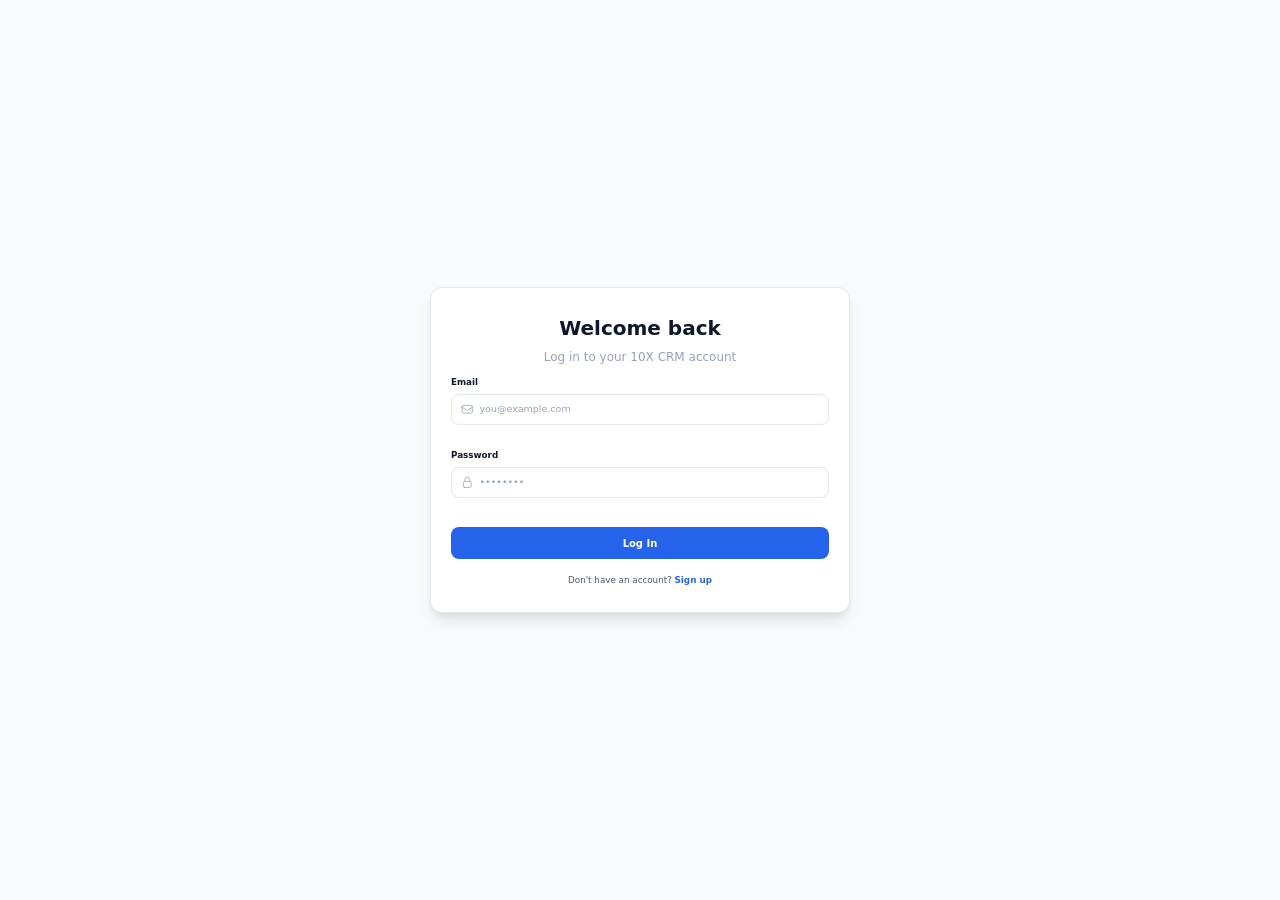
==== index.html @ 6b849eaa "feat: implement Login page markup - Build index.html with BEM methodology  - Link global CSS, auth s" ====
<!doctype html>
<html lang="en">
  <head>
    <meta charset="UTF-8" />
    <meta name="viewport" content="width=device-width, initial-scale=1.0" />
    <title>Log In - 10X CRM</title>

    <link rel="stylesheet" href="css/reset.css" />
    <link rel="stylesheet" href="css/variables.css" />
    <link rel="stylesheet" href="css/auth.css" />
    <link rel="stylesheet" href="css/toast.css" />
    
    <script src="js/theme.js" defer></script>
  </head>
  <body class="auth-page">
    <main class="auth-container">
      <div class="auth-card">
        <h1 class="auth-card__title">Welcome back</h1>
        <p class="auth-card__text">Log in to your 10X CRM account</p>

        <form id="login-form" class="auth-form" novalidate>
          <!-- 1. Email -->
          <div class="form-group">
            <label for="login-email" class="form-group__label">Email</label>
            <div class="form-group__input-wrapper">
              <svg
                class="form-group__icon"
                xmlns="http://www.w3.org/2000/svg"
                fill="none"
                viewBox="0 0 24 24"
                stroke-width="1.5"
                stroke="currentColor"
              >
                <path
                  stroke-linecap="round"
                  stroke-linejoin="round"
                  d="M21.75 6.75v10.5a2.25 2.25 0 0 1-2.25 2.25h-15a2.25 2.25 0 0 1-2.25-2.25V6.75m19.5 0A2.25 2.25 0 0 0 19.5 4.5h-15a2.25 2.25 0 0 0-2.25 2.25m19.5 0v.243a2.25 2.25 0 0 1-1.07 1.916l-7.5 4.615a2.25 2.25 0 0 1-2.36 0L3.32 8.91a2.25 2.25 0 0 1-1.07-1.916V6.75"
                />
              </svg>
              <input
                type="email"
                id="login-email"
                name="email"
                class="form-group__input"
                placeholder="you@example.com"
                autocomplete="username"
              />
            </div>
            <span class="form-group__error-message" id="login-email-error"></span>
          </div>

          <!-- 2. Password -->
          <div class="form-group">
            <label for="login-password" class="form-group__label">Password</label>
            <div class="form-group__input-wrapper">
              <svg
                class="form-group__icon"
                xmlns="http://www.w3.org/2000/svg"
                fill="none"
                viewBox="0 0 24 24"
                stroke-width="1.5"
                stroke="currentColor"
              >
                <path
                  stroke-linecap="round"
                  stroke-linejoin="round"
                  d="M16.5 10.5V6.75a4.5 4.5 0 1 0-9 0v3.75m-.75 11.25h10.5a2.25 2.25 0 0 0 2.25-2.25v-6.75a2.25 2.25 0 0 0-2.25-2.25H6.75a2.25 2.25 0 0 0-2.25 2.25v6.75a2.25 2.25 0 0 0 2.25 2.25Z"
                />
              </svg>
              <input
                type="password"
                id="login-password"
                name="password"
                class="form-group__input"
                placeholder="••••••••"
                autocomplete="current-password"
              />
            </div>
            <span class="form-group__error-message" id="login-password-error"></span>
          </div>

          <!-- Submit Button -->
          <button type="submit" class="auth-form__submit-btn">
            Log In
          </button>
        </form>

        <!-- Toggle Link to Sign Up -->
        <p class="auth-card__footer">
          Don't have an account?
          <a href="signup.html" class="auth-card__link">Sign up</a>
        </p>
      </div>
    </main>

    <script src="js/storage.js"></script>
    <script src="js/toast.js"></script>
    <script src="js/auth.js"></script>
  </body>
</html>
---- css/variables.css ----
/* Light Theme (Default) */
:root {
  /* Colors */
  --bg-primary: #f8fafc;
  --bg-card: #ffffff;
  --text-primary: #0f172a;
  --text-secondary: #475569;
  --text-muted: #94a3b8;

  /* Brand/Accent Colors */
  --accent-primary: #2563eb;
  --accent-hover: #1d4ed8;
  --accent-light: #dbeafe;

  /* Status Colors */
  --color-success: #10b981;
  --color-error: #ef4444;
  --color-warning: #f59e0b;

  /* Borders and Dividers */
  --border-color: #e2e8f0;
  --border-focus: #3b82f6;

  /* Border Radius */
  --radius-sm: 4px;
  --radius-md: 8px;
  --radius-lg: 12px;

  /* Shadows */
  --shadow-sm: 0 1px 2px 0 rgba(0, 0, 0, 0.05);
  --shadow-md:
    0 4px 6px -1px rgba(0, 0, 0, 0.1), 0 2px 4px -1px rgba(0, 0, 0, 0.06);
  --shadow-lg:
    0 10px 15px -3px rgba(0, 0, 0, 0.1), 0 4px 6px -2px rgba(0, 0, 0, 0.05);

  /* Transitions */
  --transition-fast: 0.2s ease;
  --transition-normal: 0.3s ease;
}

/* Dark Theme */
.dark-theme {
  --bg-primary: #0f172a;
  --bg-card: #1e293b;
  --text-primary: #f8fafc;
  --text-secondary: #cbd5e1;
  --text-muted: #64748b;
  --accent-primary: #3b82f6;
  --accent-hover: #60a5fa;
  --accent-light: #1e293b;

  --border-color: #334155;
  --border-focus: #60a5fa;

  --shadow-sm: 0 1px 2px 0 rgba(0, 0, 0, 0.5);
  --shadow-md: 0 4px 6px -1px rgba(0, 0, 0, 0.3);
  --shadow-lg: 0 10px 15px -3px rgba(0, 0, 0, 0.4);
}
---- css/auth.css ----
/* Auth Page Background & Alignment */
.auth-page {
  background-color: var(--bg-primary);
  color: var(--text-primary);
  display: flex;
  align-items: center;
  justify-content: center;
  min-height: 100vh;
  padding: 1rem;
  transition:
    background-color var(--transition-normal),
    color var(--transition-normal);
}

.auth-container {
  width: 100%;
  display: flex;
  justify-content: center;
}

/* Centralized Card (max-width ~420px) */
.auth-card {
  background-color: var(--bg-card);
  border: 1px solid var(--border-color);
  border-radius: var(--radius-lg);
  box-shadow: var(--shadow-lg);
  width: 100%;
  max-width: 42rem;
  padding: 2.5rem 2rem;
  transition:
    background-color var(--transition-normal),
    border-color var(--transition-normal);
}

.auth-card__title {
  font-size: 2rem;
  font-weight: 700;
  text-align: center;
  margin-bottom: 0.5rem;
  color: var(--text-primary);
}
.auth-card__text {
  text-align: center;
  font-size: 1.2rem;
  color: var(--text-muted);
  margin-bottom: 1rem;
}

/********* Form Styles **********/
.auth-form {
  display: flex;
  flex-direction: column;
  gap: 0.5rem;
}

/* Form Group Block */
.form-group {
  display: flex;
  flex-direction: column;
  gap: 0.375rem;
}

.form-group__label {
  font-size: 0.875rem;
  font-weight: 600;
  color: var(--text-primary);
  margin-bottom: 0.125rem;
}

/* Input Wrapper to hold Icon and Input */
.form-group__input-wrapper {
  position: relative;
  display: flex;
  align-items: center;
  width: 100%;
}

/* Icon Styles inside Input */
.form-group__icon {
  position: absolute;
  left: 1rem;
  width: 1.25rem;
  height: 1.25rem;
  color: var(--text-muted); 
  pointer-events: none; 
  transition: color var(--transition-fast);
}

.form-group__input {
  background-color: var(--bg-card);
  border: 1px solid var(--border-color);
  border-radius: var(--radius-md);
  color: var(--text-primary);
  font-size: 0.95rem;
  padding: 0.75rem 1rem 0.75rem 2.75rem;
  width: 100%;
  transition:
    border-color var(--transition-fast),
    box-shadow var(--transition-fast);
}

.form-group__input::placeholder {
  color: var(--text-muted);
}

/* ფოკუსის დროს აიკონიც რომ გაფერადება */
.form-group__input-wrapper:focus-within .form-group__icon {
  color: var(--accent-primary);
}

.form-group__input:focus {
  outline: none;
  border-color: var(--border-focus);
  box-shadow: 0 0 0 3px var(--accent-light);
}

/* Error State for Input */
.input-error {
  border-color: var(--color-error);
}


/* Error Message Span */
.form-group__error-message {
  font-size: 0.75rem;
  color: var(--color-error);
  min-height: 1.25rem;
  display: block;
  font-weight: 500;
  margin-top: 0.25rem;
}

/* Submit Button */
.auth-form__submit-btn {
  background-color: var(--accent-primary);
  color: #ffffff;
  border-radius: var(--radius-md);
  font-size: 1rem;
  font-weight: 600;
  padding: 0.875rem;
  text-align: center;
  transition: background-color var(--transition-fast);
  margin-top: 0.5rem;
}

.auth-form__submit-btn:hover {
  background-color: var(--accent-hover);
}

.auth-form__submit-btn:active {
  transform: translateY(1px);
}


/* Card Footer (Toggle Link) */
.auth-card__footer {
  font-size: 0.875rem;
  color: var(--text-secondary);
  text-align: center;
  margin-top: 1.5rem;
}

.auth-card__link {
  color: var(--accent-primary);
  font-weight: 600;
  transition: color var(--transition-fast);
}

.auth-card__link:hover {
  color: var(--accent-hover);
  text-decoration: underline;
}
---- css/toast.css ----
/* Toast Container */
#toast-container {
  position: fixed;
  top: 20px;
  right: 20px;
  display: flex;
  flex-direction: column;
  gap: 10px;
  z-index: 9999;
}

/* Individual Toast */
.toast {
  padding: 1rem 1.5rem;
  border-radius: var(--radius-md);
  color: #fff;
  font-weight: 500;
  font-size: 0.95rem;
  box-shadow: var(--shadow-lg);
  opacity: 0;
  transform: translateY(-20px);
  animation: slideIn 0.3s forwards, fadeOut 0.3s forwards 2.7s;
}

/* Success Type */
.toast--success {
  background-color: var(--color-success);
}

/* Error Type */
.toast--error {
  background-color: var(--color-error);
}

/* Animations */
@keyframes slideIn {
  to {
    opacity: 1;
    transform: translateY(0);
  }
}

@keyframes fadeOut {
  to {
    opacity: 0;
    transform: translateY(-20px);
  }
}
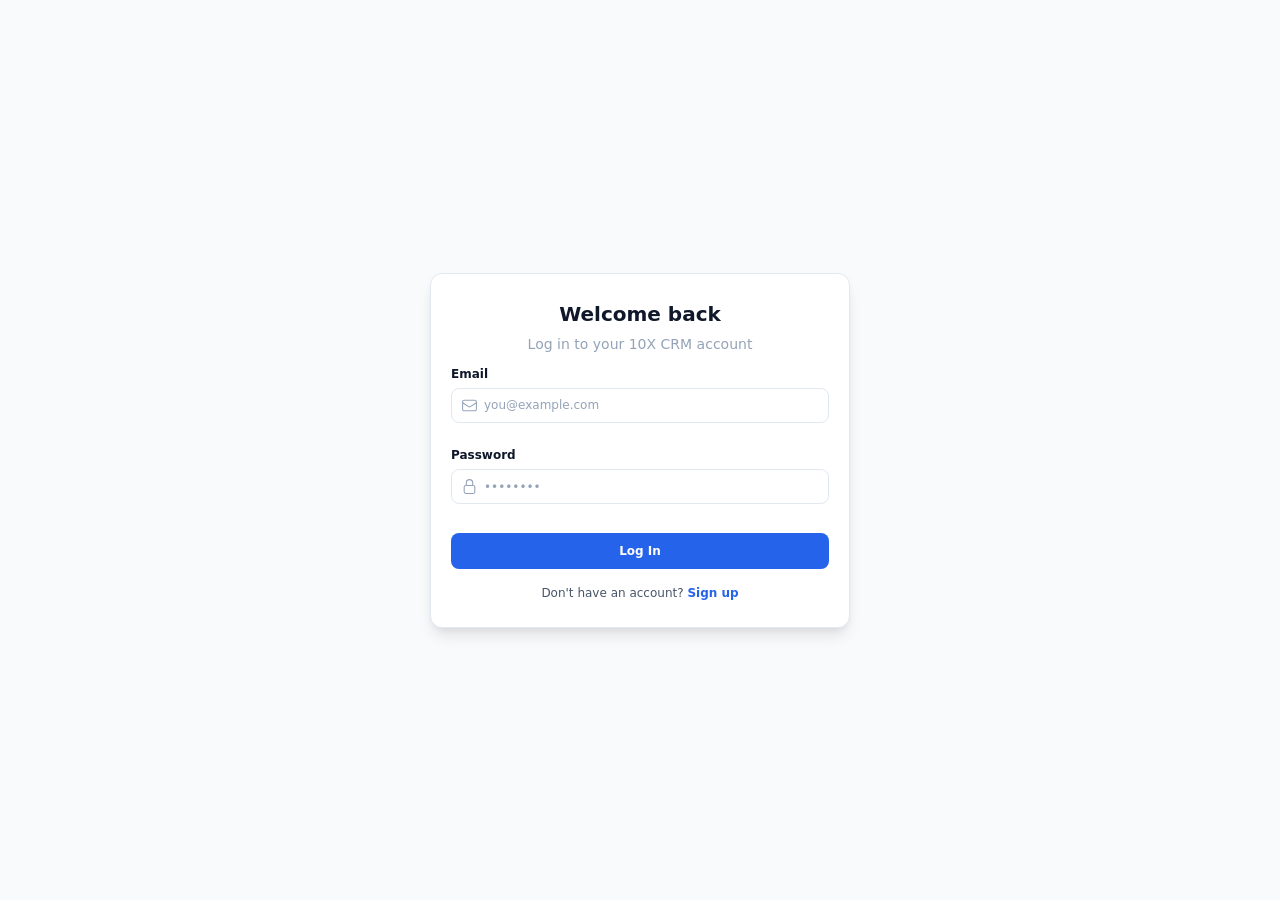
==== commit 11b2841d: "feat: implement add client logic and extract pure validation rules (DRY)" ====
--- a/index.html
+++ b/index.html
@@ -11,6 +11,8 @@
     <link rel="stylesheet" href="css/toast.css" />
     
     <script src="js/theme.js" defer></script>
+    <script src="js/storage.js"></script>
+    <script src="js/guard.js"></script>
   </head>
   <body class="auth-page">
     <main class="auth-container">
@@ -93,8 +95,8 @@
       </div>
     </main>
 
-    <script src="js/storage.js"></script>
     <script src="js/toast.js"></script>
+    <script src="js/validation.js"></script>
     <script src="js/auth.js"></script>
   </body>
 </html>
--- a/css/variables.css
+++ b/css/variables.css
@@ -10,7 +10,7 @@
   /* Brand/Accent Colors */
   --accent-primary: #2563eb;
   --accent-hover: #1d4ed8;
-  --accent-light: #dbeafe;
+  --accent-light: #eff6ff;
 
   /* Status Colors */
   --color-success: #10b981;
--- a/css/auth.css
+++ b/css/auth.css
@@ -39,9 +39,10 @@
   margin-bottom: 0.5rem;
   color: var(--text-primary);
 }
+
 .auth-card__text {
   text-align: center;
-  font-size: 1.2rem;
+  font-size: 1.4rem;
   color: var(--text-muted);
   margin-bottom: 1rem;
 }
@@ -61,7 +62,7 @@
 }
 
 .form-group__label {
-  font-size: 0.875rem;
+  font-size: 1.2rem;
   font-weight: 600;
   color: var(--text-primary);
   margin-bottom: 0.125rem;
@@ -79,10 +80,10 @@
 .form-group__icon {
   position: absolute;
   left: 1rem;
-  width: 1.25rem;
-  height: 1.25rem;
-  color: var(--text-muted); 
-  pointer-events: none; 
+  width: 1.7rem;
+  height: 1.7rem;
+  color: var(--text-muted);
+  pointer-events: none;
   transition: color var(--transition-fast);
 }
 
@@ -91,8 +92,8 @@
   border: 1px solid var(--border-color);
   border-radius: var(--radius-md);
   color: var(--text-primary);
-  font-size: 0.95rem;
-  padding: 0.75rem 1rem 0.75rem 2.75rem;
+  font-size: 1.2rem;
+  padding: 0.75rem 1rem 0.75rem 3.2rem;
   width: 100%;
   transition:
     border-color var(--transition-fast),
@@ -122,7 +123,7 @@
 
 /* Error Message Span */
 .form-group__error-message {
-  font-size: 0.75rem;
+  font-size: 1.2rem;
   color: var(--color-error);
   min-height: 1.25rem;
   display: block;
@@ -135,7 +136,7 @@
   background-color: var(--accent-primary);
   color: #ffffff;
   border-radius: var(--radius-md);
-  font-size: 1rem;
+  font-size: 1.2rem;
   font-weight: 600;
   padding: 0.875rem;
   text-align: center;
@@ -154,7 +155,7 @@
 
 /* Card Footer (Toggle Link) */
 .auth-card__footer {
-  font-size: 0.875rem;
+  font-size: 1.2rem;
   color: var(--text-secondary);
   text-align: center;
   margin-top: 1.5rem;
@@ -169,4 +170,4 @@
 .auth-card__link:hover {
   color: var(--accent-hover);
   text-decoration: underline;
-}
+}
